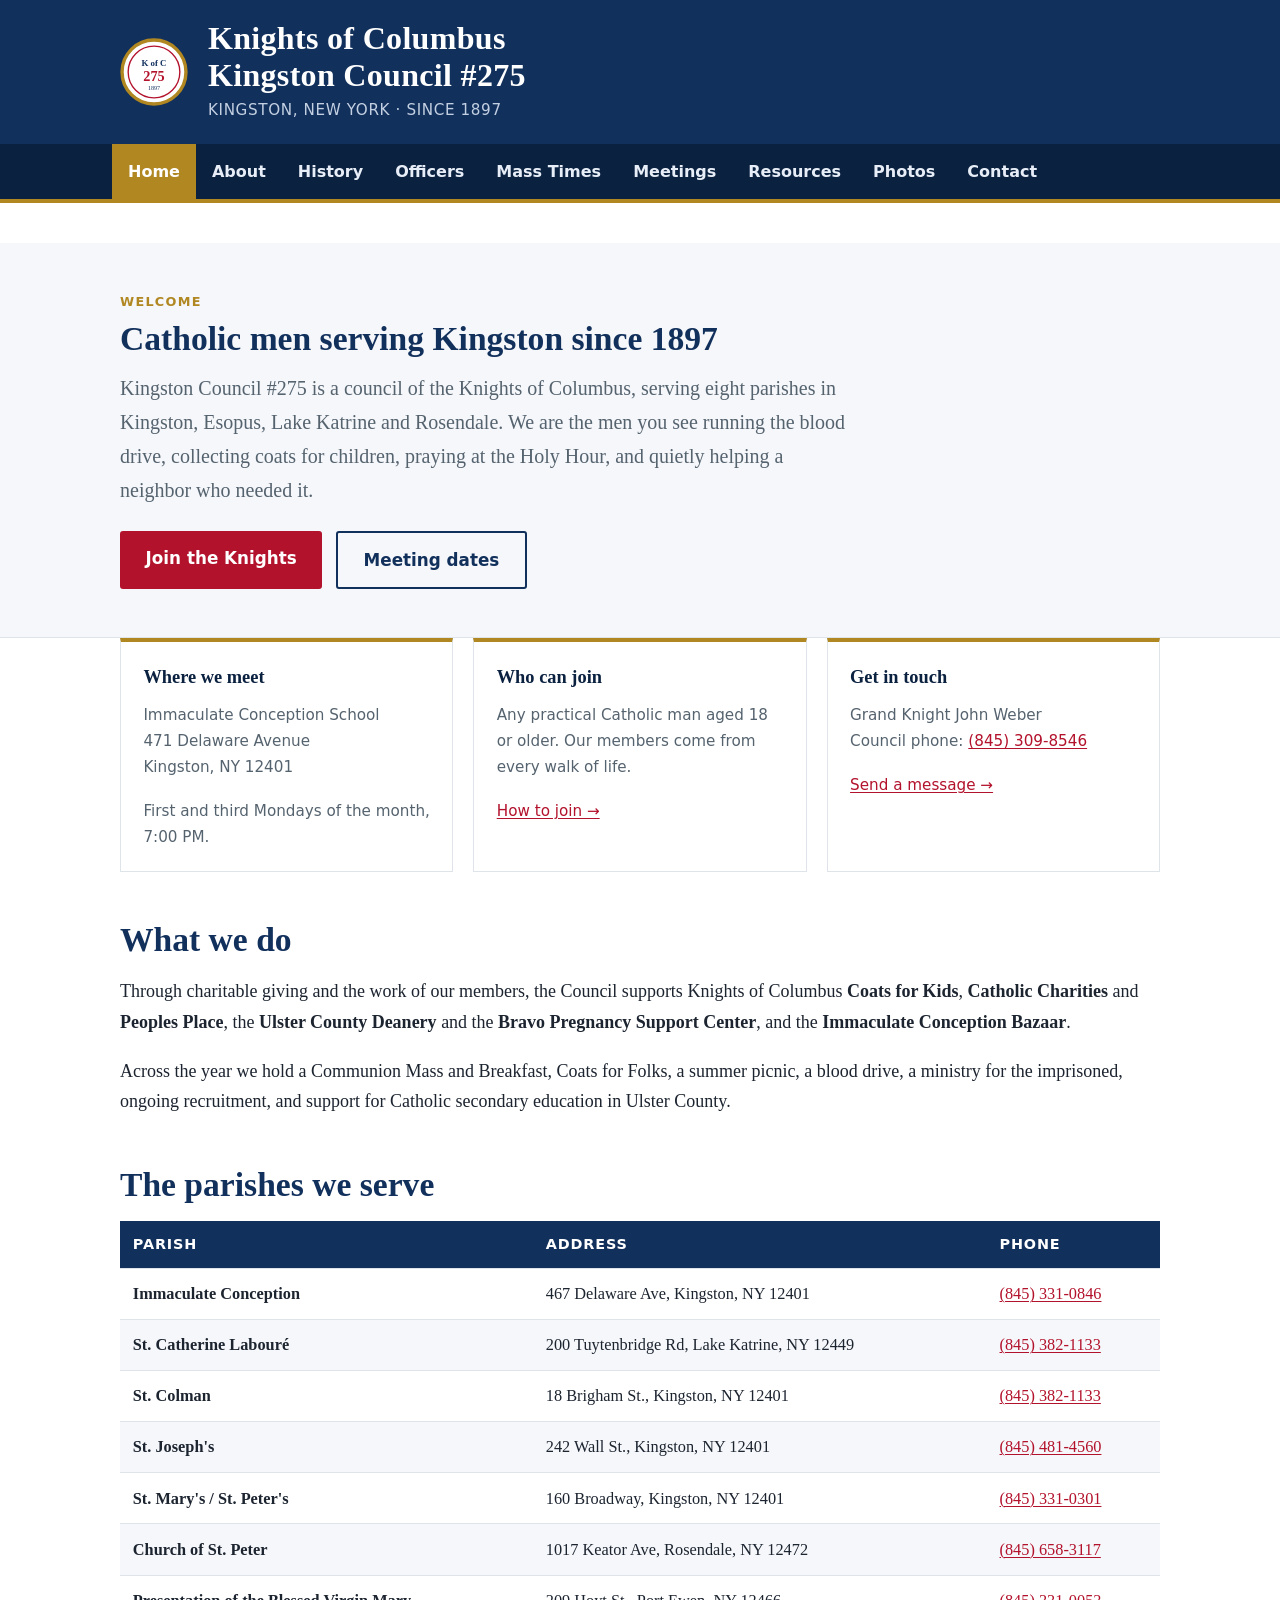
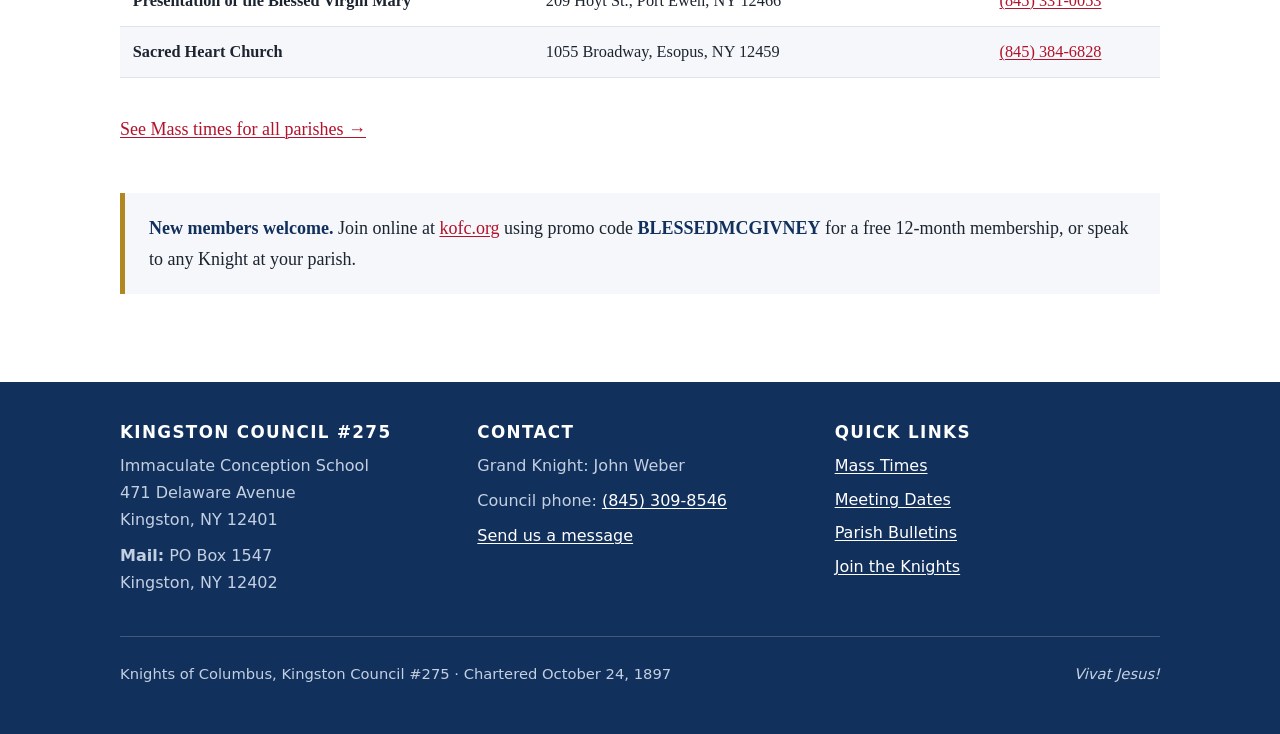
==== index.html @ 90aedad4 "Add files via upload" ====
<!DOCTYPE html>
<html lang="en">
<head>
  <meta charset="utf-8">
  <meta name="viewport" content="width=device-width, initial-scale=1">
  <title>Home &middot; Knights of Columbus Kingston Council #275</title>
  <meta name="description" content="Knights of Columbus Kingston Council #275, serving eight Catholic parishes in Kingston, Esopus, Lake Katrine and Rosendale, New York since 1897.">
  <link rel="stylesheet" href="styles.css">
</head>
<body>
  <a class="skip" href="#main">Skip to content</a>

  <header class="masthead">
    <div class="wrap">
      <svg class="crest" viewBox="0 0 100 100" role="img" aria-label="Kingston Council 275 emblem">
  <circle cx="50" cy="50" r="47" fill="#fff"/>
  <circle cx="50" cy="50" r="47" fill="none" stroke="#b08721" stroke-width="5"/>
  <circle cx="50" cy="50" r="38" fill="none" stroke="#b3122c" stroke-width="2"/>
  <text x="50" y="41" text-anchor="middle" font-family="Georgia, serif" font-size="13"
        font-weight="bold" fill="#12305c">K of C</text>
  <text x="50" y="63" text-anchor="middle" font-family="Georgia, serif" font-size="21"
        font-weight="bold" fill="#b3122c">275</text>
  <text x="50" y="77" text-anchor="middle" font-family="Georgia, serif" font-size="9"
        fill="#12305c">1897</text>
</svg>
      <div>
        <h1>Knights of Columbus<br>Kingston Council #275</h1>
        <p class="tagline">Kingston, New York &middot; Since 1897</p>
      </div>
    </div>
  </header>

  <nav class="main" aria-label="Main">
    <ul>
      <li><a href="index.html" aria-current="page">Home</a></li>
      <li><a href="about.html">About</a></li>
      <li><a href="history.html">History</a></li>
      <li><a href="officers.html">Officers</a></li>
      <li><a href="mass-times.html">Mass Times</a></li>
      <li><a href="meetings.html">Meetings</a></li>
      <li><a href="resources.html">Resources</a></li>
      <li><a href="photos.html">Photos</a></li>
      <li><a href="contact.html">Contact</a></li>
    </ul>
  </nav>

  <main id="main">
    <div class="hero">
      <div class="wrap">
        <p class="eyebrow">Welcome</p>
        <h2>Catholic men serving Kingston since 1897</h2>
        <p class="lede">Kingston Council #275 is a council of the Knights of Columbus, serving eight
        parishes in Kingston, Esopus, Lake Katrine and Rosendale. We are the men you see running the
        blood drive, collecting coats for children, praying at the Holy Hour, and quietly helping a
        neighbor who needed it.</p>
        <div class="btn-row">
          <a class="btn" href="about.html">Join the Knights</a>
          <a class="btn secondary" href="meetings.html">Meeting dates</a>
        </div>
      </div>
    </div>

    <div class="wrap">
      <section>
        <div class="cards">
          <div class="card">
            <h3>Where we meet</h3>
            <p class="meta">Immaculate Conception School<br>471 Delaware Avenue<br>Kingston, NY 12401</p>
            <p class="meta">First and third Mondays of the month, 7:00 PM.</p>
          </div>
          <div class="card">
            <h3>Who can join</h3>
            <p class="meta">Any practical Catholic man aged 18 or older. Our members come from every
            walk of life.</p>
            <p class="meta"><a href="about.html">How to join &rarr;</a></p>
          </div>
          <div class="card">
            <h3>Get in touch</h3>
            <p class="meta">Grand Knight John Weber<br>
            Council phone: <a href="tel:+18453098546">(845) 309-8546</a></p>
            <p class="meta"><a href="contact.html">Send a message &rarr;</a></p>
          </div>
        </div>
      </section>

      <section>
        <h2>What we do</h2>
        <p>Through charitable giving and the work of our members, the Council supports Knights of
        Columbus <strong>Coats for Kids</strong>, <strong>Catholic Charities</strong> and
        <strong>Peoples Place</strong>, the <strong>Ulster County Deanery</strong> and the
        <strong>Bravo Pregnancy Support Center</strong>, and the
        <strong>Immaculate Conception Bazaar</strong>.</p>
        <p>Across the year we hold a Communion Mass and Breakfast, Coats for Folks, a summer picnic,
        a blood drive, a ministry for the imprisoned, ongoing recruitment, and support for Catholic
        secondary education in Ulster County.</p>
      </section>

      <section>
        <h2>The parishes we serve</h2>
        <div class="table-scroll">
          <table>
            <thead><tr><th>Parish</th><th>Address</th><th>Phone</th></tr></thead>
            <tbody>
          <tr><td><strong>Immaculate Conception</strong></td><td>467 Delaware Ave, Kingston, NY 12401</td><td><a href="tel:+18453310846">(845) 331-0846</a></td></tr>
          <tr><td><strong>St. Catherine Labour&eacute;</strong></td><td>200 Tuytenbridge Rd, Lake Katrine, NY 12449</td><td><a href="tel:+18453821133">(845) 382-1133</a></td></tr>
          <tr><td><strong>St. Colman</strong></td><td>18 Brigham St., Kingston, NY 12401</td><td><a href="tel:+18453821133">(845) 382-1133</a></td></tr>
          <tr><td><strong>St. Joseph's</strong></td><td>242 Wall St., Kingston, NY 12401</td><td><a href="tel:+18454814560">(845) 481-4560</a></td></tr>
          <tr><td><strong>St. Mary's / St. Peter's</strong></td><td>160 Broadway, Kingston, NY 12401</td><td><a href="tel:+18453310301">(845) 331-0301</a></td></tr>
          <tr><td><strong>Church of St. Peter</strong></td><td>1017 Keator Ave, Rosendale, NY 12472</td><td><a href="tel:+18456583117">(845) 658-3117</a></td></tr>
          <tr><td><strong>Presentation of the Blessed Virgin Mary</strong></td><td>209 Hoyt St., Port Ewen, NY 12466</td><td><a href="tel:+18453310053">(845) 331-0053</a></td></tr>
          <tr><td><strong>Sacred Heart Church</strong></td><td>1055 Broadway, Esopus, NY 12459</td><td><a href="tel:+18453846828">(845) 384-6828</a></td></tr>
            </tbody>
          </table>
        </div>
        <p><a href="mass-times.html">See Mass times for all parishes &rarr;</a></p>
      </section>

      <section>
        <div class="callout">
          <p><strong>New members welcome.</strong> Join online at
          <a href="https://www.kofc.org/en/index.html">kofc.org</a> using promo code
          <strong>BLESSEDMCGIVNEY</strong> for a free 12-month membership, or speak to any Knight at
          your parish.</p>
        </div>
      </section>
    </div>

  </main>

  <footer class="site">
  <div class="wrap">
    <div class="cols">
      <div>
        <h2>Kingston Council #275</h2>
        <p>Immaculate Conception School<br>471 Delaware Avenue<br>Kingston, NY 12401</p>
        <p><strong>Mail:</strong> PO Box 1547<br>Kingston, NY 12402</p>
      </div>
      <div>
        <h2>Contact</h2>
        <p>Grand Knight: John Weber</p>
        <p>Council phone: <a href="tel:+18453098546">(845) 309-8546</a></p>
        <p><a href="contact.html">Send us a message</a></p>
      </div>
      <div>
        <h2>Quick Links</h2>
        <ul>
          <li><a href="mass-times.html">Mass Times</a></li>
          <li><a href="meetings.html">Meeting Dates</a></li>
          <li><a href="resources.html">Parish Bulletins</a></li>
          <li><a href="about.html">Join the Knights</a></li>
        </ul>
      </div>
    </div>
    <div class="vivat">
      <span>Knights of Columbus, Kingston Council #275 &middot; Chartered October 24, 1897</span>
      <span><em>Vivat Jesus!</em></span>
    </div>
  </div>
</footer>
</body>
</html>
---- styles.css ----
/* ==========================================================================
   Knights of Columbus, Kingston Council #275
   Stylesheet. You should not need to touch this file to edit page text.
   Colors are defined once below -- change them here to change the whole site.
   ========================================================================== */

:root {
  --navy:   #12305c;
  --navy-d: #0b2140;
  --red:    #b3122c;
  --gold:   #b08721;
  --ink:    #1c2430;
  --muted:  #55636f;
  --line:   #dfe4ea;
  --bg:     #ffffff;
  --bg-alt: #f5f7fa;
  --wrap:   68rem;
}

*, *::before, *::after { box-sizing: border-box; }

html { -webkit-text-size-adjust: 100%; }

body {
  margin: 0;
  /* Generous base size -- much of the readership is older. */
  font: 1.125rem/1.7 "Iowan Old Style", "Palatino Linotype", Palatino, Georgia, "Times New Roman", serif;
  color: var(--ink);
  background: var(--bg);
}

/* ---------- Layout ---------- */

.wrap { max-width: var(--wrap); margin: 0 auto; padding: 0 1.5rem; }

main { padding: 2.5rem 0 4rem; }

section + section { margin-top: 3rem; }

/* ---------- Skip link ---------- */

.skip {
  position: absolute; left: -9999px;
  background: var(--gold); color: #fff; padding: .75rem 1.25rem; z-index: 100;
}
.skip:focus { left: 1rem; top: 1rem; }

/* ---------- Header ---------- */

.masthead { background: var(--navy); color: #fff; }

.masthead .wrap {
  display: flex; align-items: center; gap: 1.25rem;
  padding-top: 1.25rem; padding-bottom: 1.25rem;
}

.crest { flex: 0 0 auto; width: 68px; height: 68px; }

.masthead h1 {
  margin: 0;
  font-size: clamp(1.35rem, 3.2vw, 2rem);
  line-height: 1.15;
  letter-spacing: .01em;
}

.masthead .tagline {
  margin: .3rem 0 0;
  font-size: .95rem;
  color: #c3d0e2;
  font-family: system-ui, -apple-system, "Segoe UI", Roboto, sans-serif;
  letter-spacing: .04em;
  text-transform: uppercase;
}

/* ---------- Navigation ---------- */

nav.main { background: var(--navy-d); border-bottom: 4px solid var(--gold); }

nav.main ul {
  max-width: var(--wrap); margin: 0 auto; padding: 0 1rem;
  list-style: none; display: flex; flex-wrap: wrap;
}

nav.main a {
  display: block;
  padding: .85rem 1rem;
  color: #e8eef7;
  text-decoration: none;
  font-family: system-ui, -apple-system, "Segoe UI", Roboto, sans-serif;
  font-size: 1rem;
  font-weight: 600;
}

nav.main a:hover, nav.main a:focus { background: rgba(255,255,255,.12); color: #fff; }

nav.main a[aria-current="page"] {
  background: var(--gold); color: #fff;
}

/* ---------- Headings & text ---------- */

h2 {
  font-size: clamp(1.5rem, 3vw, 2.1rem);
  line-height: 1.2;
  margin: 0 0 1rem;
  color: var(--navy);
}

h3 {
  font-size: 1.3rem;
  margin: 2rem 0 .6rem;
  color: var(--navy-d);
}

h2 + p, h3 + p { margin-top: 0; }

p, ul, ol, table { margin: 0 0 1.15rem; }

a { color: var(--red); text-decoration-thickness: 1px; text-underline-offset: 2px; }
a:hover { color: var(--navy); }

.lede { font-size: 1.25rem; color: var(--muted); }

.eyebrow {
  font-family: system-ui, -apple-system, "Segoe UI", Roboto, sans-serif;
  text-transform: uppercase; letter-spacing: .1em;
  font-size: .8rem; font-weight: 700; color: var(--gold);
  margin: 0 0 .4rem;
}

/* ---------- Hero ---------- */

.hero {
  background: var(--bg-alt);
  border-bottom: 1px solid var(--line);
  padding: 3rem 0;
}
.hero h2 { margin-bottom: .75rem; }
.hero p { max-width: 46rem; }
.hero p:last-child { margin-bottom: 0; }

/* ---------- Buttons ---------- */

.btn {
  display: inline-block;
  background: var(--red); color: #fff;
  padding: .8rem 1.6rem;
  border-radius: 3px;
  text-decoration: none;
  font-family: system-ui, -apple-system, "Segoe UI", Roboto, sans-serif;
  font-weight: 700;
  font-size: 1.05rem;
}
.btn:hover, .btn:focus { background: var(--navy); color: #fff; }
.btn.secondary { background: transparent; color: var(--navy); border: 2px solid var(--navy); }
.btn.secondary:hover { background: var(--navy); color: #fff; }

.btn-row { display: flex; flex-wrap: wrap; gap: .85rem; margin: 1.5rem 0 0; }

/* ---------- Cards ---------- */

.cards {
  display: grid; gap: 1.25rem;
  grid-template-columns: repeat(auto-fit, minmax(17rem, 1fr));
  margin-bottom: 1.5rem;
}

.card {
  border: 1px solid var(--line);
  border-top: 4px solid var(--gold);
  padding: 1.25rem 1.4rem;
  background: #fff;
}
.card h3 { margin-top: 0; font-size: 1.15rem; }
.card p:last-child, .card ul:last-child { margin-bottom: 0; }

.card .meta {
  font-family: system-ui, -apple-system, "Segoe UI", Roboto, sans-serif;
  font-size: .95rem; color: var(--muted);
}

/* ---------- Tables ---------- */

table { width: 100%; border-collapse: collapse; font-size: 1.02rem; }

th, td {
  text-align: left; padding: .7rem .8rem;
  border-bottom: 1px solid var(--line);
  vertical-align: top;
}

thead th {
  background: var(--navy); color: #fff;
  font-family: system-ui, -apple-system, "Segoe UI", Roboto, sans-serif;
  font-size: .9rem; text-transform: uppercase; letter-spacing: .06em;
}

tbody tr:nth-child(even) { background: var(--bg-alt); }

.table-scroll { overflow-x: auto; margin-bottom: 1.15rem; }

/* ---------- Callout ---------- */

.callout {
  background: var(--bg-alt);
  border-left: 5px solid var(--gold);
  padding: 1.25rem 1.5rem;
  margin: 0 0 1.5rem;
}
.callout p:last-child { margin-bottom: 0; }
.callout strong { color: var(--navy); }

.note {
  background: #fff8e5;
  border: 1px dashed var(--gold);
  padding: 1rem 1.25rem;
  font-family: system-ui, -apple-system, "Segoe UI", Roboto, sans-serif;
  font-size: .98rem;
}

/* ---------- Quote ---------- */

blockquote {
  margin: 0 0 1.5rem;
  padding: .25rem 0 .25rem 1.5rem;
  border-left: 4px solid var(--line);
  font-style: italic;
  color: var(--muted);
}
blockquote cite { display: block; font-style: normal; font-size: .95rem; margin-top: .6rem; }

/* ---------- Photo grid ---------- */

.photos { display: grid; gap: 1.5rem; grid-template-columns: repeat(auto-fit, minmax(15rem, 1fr)); }
.photos figure { margin: 0; }
.photos img { width: 100%; height: auto; display: block; border: 1px solid var(--line); }
.photos figcaption { font-size: .98rem; color: var(--muted); margin-top: .5rem;
  font-family: system-ui, -apple-system, "Segoe UI", Roboto, sans-serif; }

.placeholder {
  display: flex; align-items: center; justify-content: center;
  aspect-ratio: 4 / 3; background: var(--bg-alt);
  border: 1px dashed var(--line); color: var(--muted);
  font-family: system-ui, -apple-system, "Segoe UI", Roboto, sans-serif;
  font-size: .95rem; text-align: center; padding: 1rem;
}

/* ---------- Definition-style contact list ---------- */

.contact-list { list-style: none; padding: 0; }
.contact-list li { padding: .6rem 0; border-bottom: 1px solid var(--line); }
.contact-list .role { display: block; font-family: system-ui, -apple-system, "Segoe UI", Roboto, sans-serif;
  font-size: .85rem; text-transform: uppercase; letter-spacing: .06em; color: var(--gold); font-weight: 700; }

/* ---------- Footer ---------- */

footer.site {
  background: var(--navy); color: #c3d0e2;
  padding: 2.5rem 0 3rem;
  font-family: system-ui, -apple-system, "Segoe UI", Roboto, sans-serif;
  font-size: 1rem;
}
footer.site a { color: #fff; }
footer.site .cols { display: grid; gap: 2rem; grid-template-columns: repeat(auto-fit, minmax(15rem, 1fr)); }
footer.site h2 { color: #fff; font-size: 1.05rem; text-transform: uppercase; letter-spacing: .08em; margin-bottom: .6rem; }
footer.site p { margin: 0 0 .5rem; }
footer.site ul { list-style: none; padding: 0; margin: 0; }
footer.site li { margin-bottom: .4rem; }
footer.site .vivat {
  margin-top: 2rem; padding-top: 1.5rem; border-top: 1px solid rgba(255,255,255,.2);
  display: flex; flex-wrap: wrap; gap: .5rem 2rem; justify-content: space-between;
  font-size: .92rem;
}

/* ---------- Print ---------- */

@media print {
  nav.main, .skip, .btn-row { display: none; }
  body { font-size: 11pt; }
  .masthead, footer.site { background: #fff; color: #000; }
  footer.site a, footer.site h2 { color: #000; }
  a { color: #000; }
}
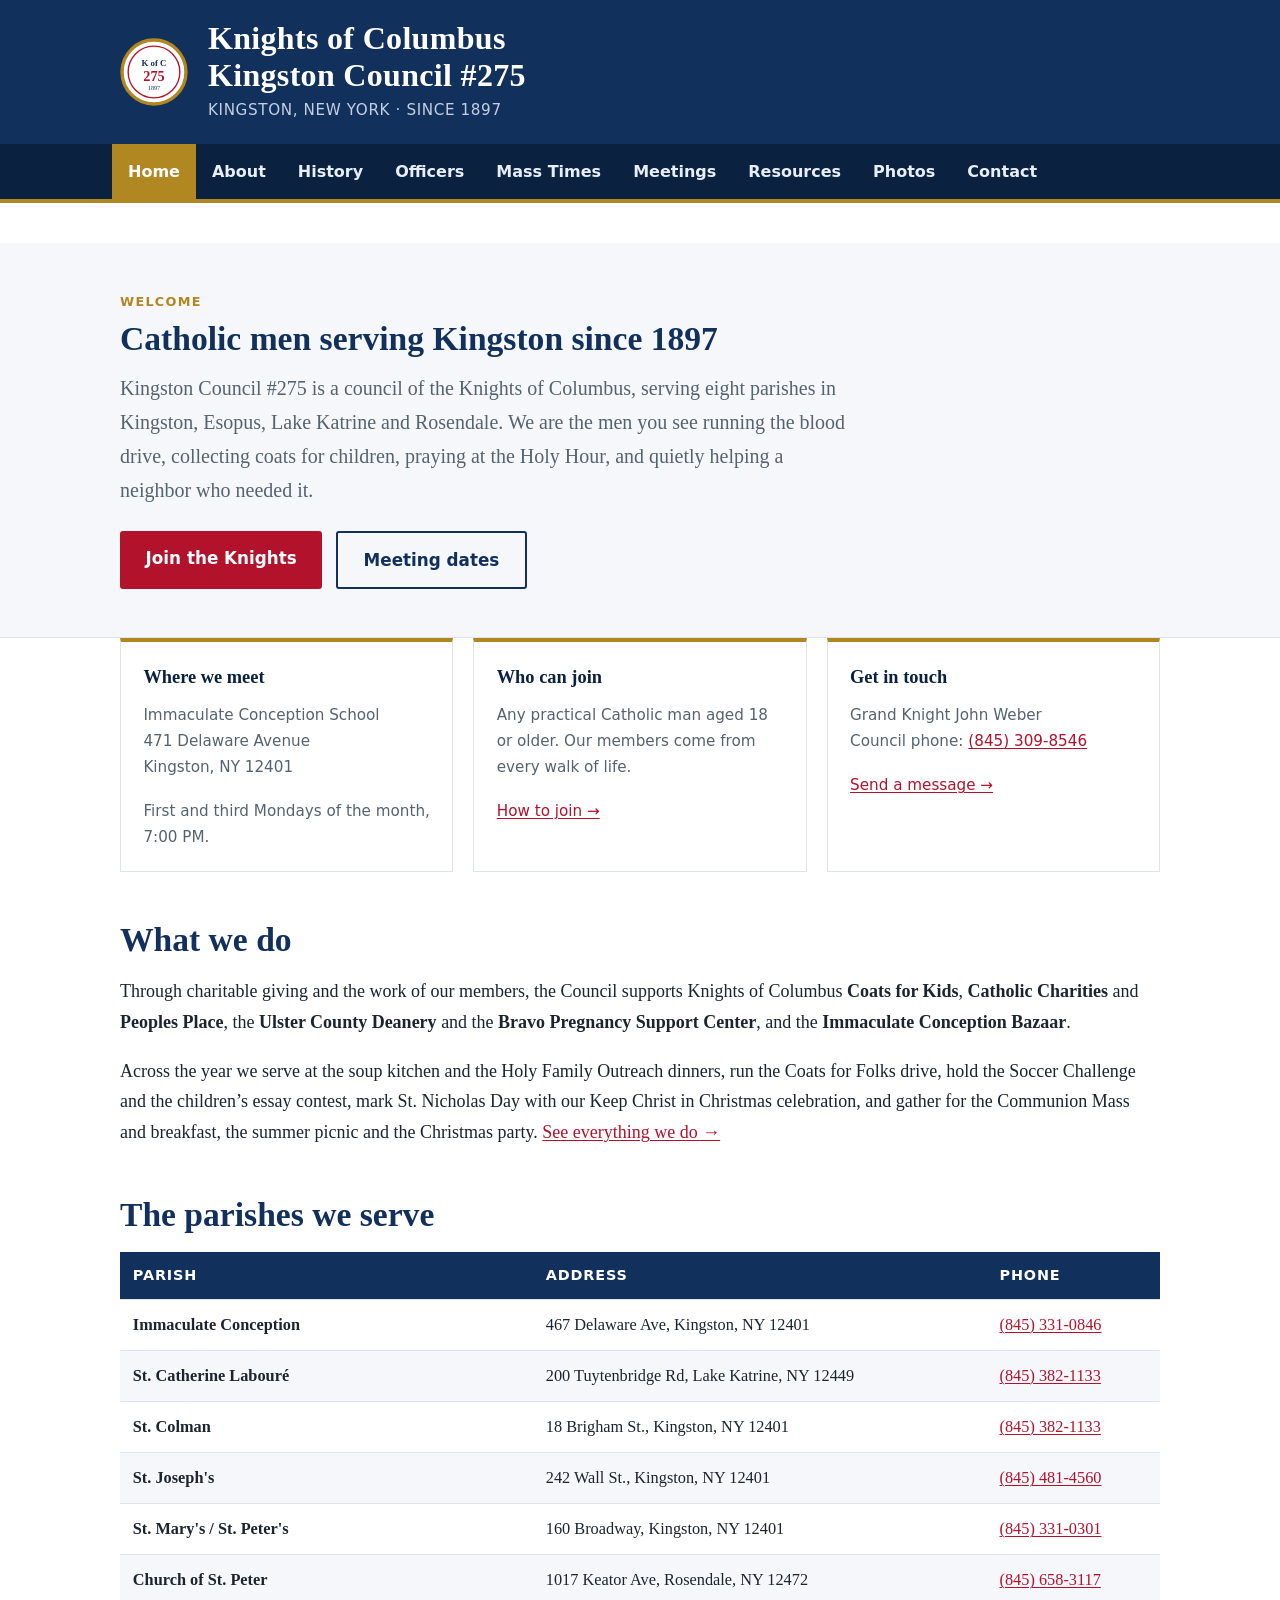
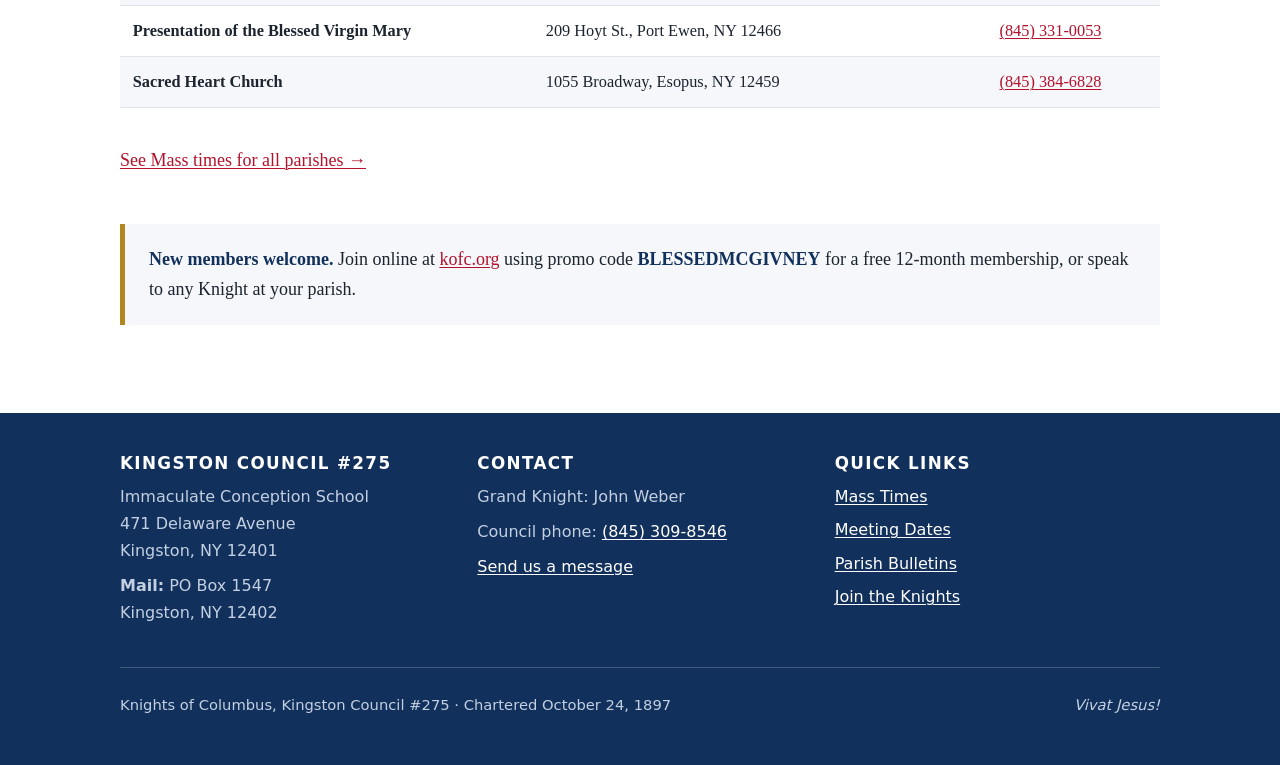
==== commit 019a8940: "Update officer roster, meeting dates, Mass times, and add gallery photos Refreshes officers.html, me" ====
--- a/index.html
+++ b/index.html
@@ -90,9 +90,11 @@
         <strong>Peoples Place</strong>, the <strong>Ulster County Deanery</strong> and the
         <strong>Bravo Pregnancy Support Center</strong>, and the
         <strong>Immaculate Conception Bazaar</strong>.</p>
-        <p>Across the year we hold a Communion Mass and Breakfast, Coats for Folks, a summer picnic,
-        a blood drive, a ministry for the imprisoned, ongoing recruitment, and support for Catholic
-        secondary education in Ulster County.</p>
+        <p>Across the year we serve at the soup kitchen and the Holy Family Outreach dinners, run
+        the Coats for Folks drive, hold the Soccer Challenge and the children&rsquo;s essay contest,
+        mark St. Nicholas Day with our Keep Christ in Christmas celebration, and gather for the
+        Communion Mass and breakfast, the summer picnic and the Christmas party.
+        <a href="meetings.html">See everything we do &rarr;</a></p>
       </section>
 
       <section>
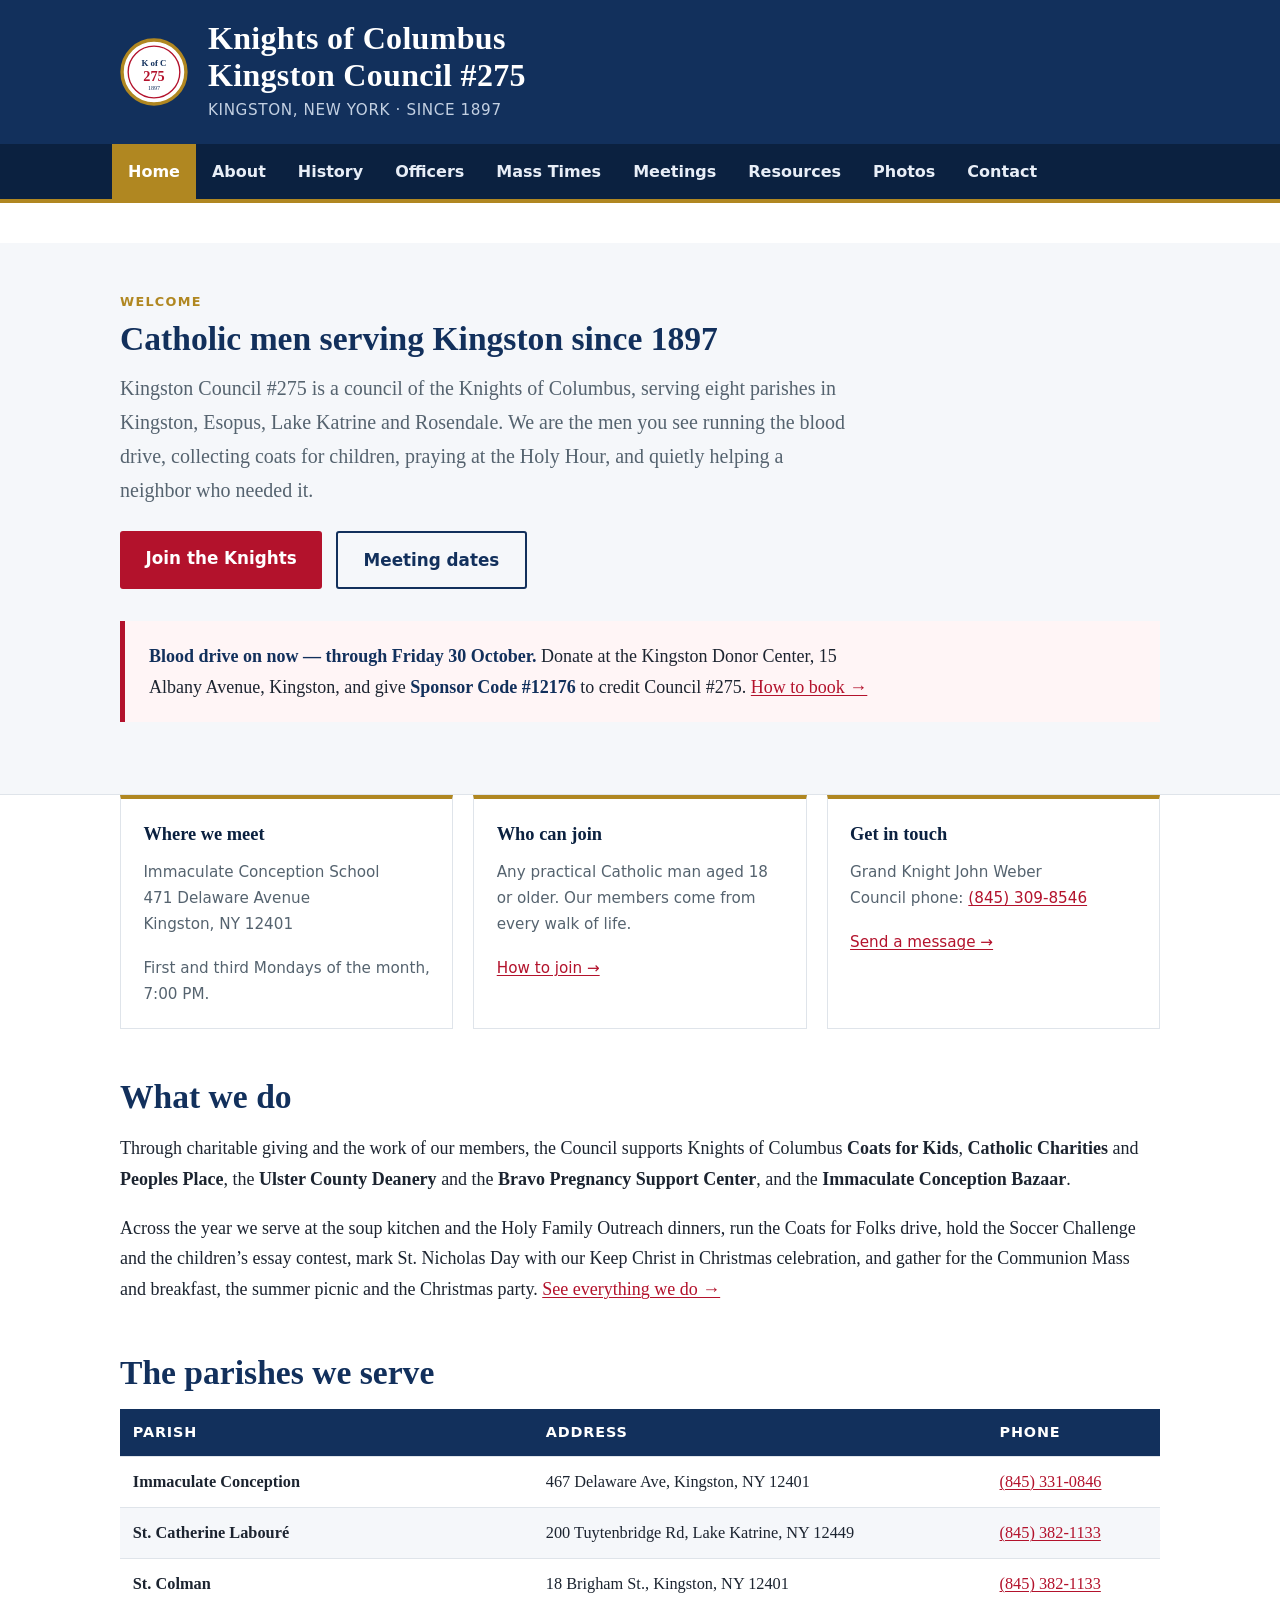
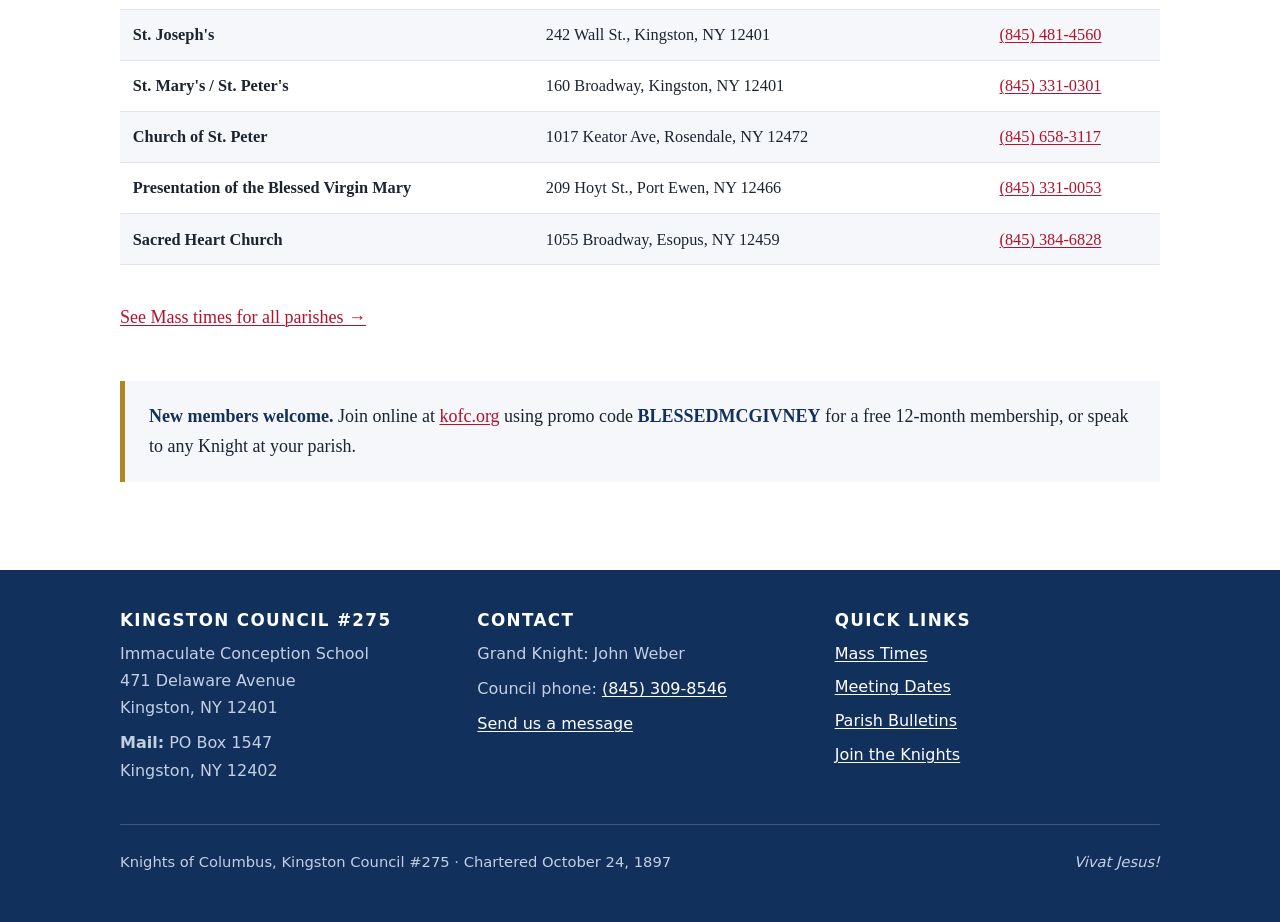
==== commit aecee00c: "Add blood drive notice, Fourth Degree photos, and updated events Adds the time-limited blood drive n" ====
--- a/index.html
+++ b/index.html
@@ -57,6 +57,15 @@
           <a class="btn" href="about.html">Join the Knights</a>
           <a class="btn secondary" href="meetings.html">Meeting dates</a>
         </div>
+
+        <!-- BLOOD DRIVE NOTICE - REMOVE AFTER 30 OCTOBER 2026 (delete this whole callout) -->
+        <div class="callout now" style="margin-top:2rem;">
+          <p><strong>Blood drive on now &mdash; through Friday 30 October.</strong> Donate at the
+          Kingston Donor Center, 15 Albany Avenue, Kingston, and give <strong>Sponsor Code
+          #12176</strong> to credit Council #275.
+          <a href="meetings.html">How to book &rarr;</a></p>
+        </div>
+        <!-- END BLOOD DRIVE NOTICE -->
       </div>
     </div>
 
--- a/styles.css
+++ b/styles.css
@@ -281,3 +281,14 @@
   footer.site a, footer.site h2 { color: #000; }
   a { color: #000; }
 }
+
+/* ---------- Time-limited notice + flyer ---------- */
+
+.callout.now { border-left-color: var(--red); background: #fff5f6; }
+
+.flyer { max-width: 30rem; margin: 1.5rem 0 0; }
+.flyer img { width: 100%; height: auto; display: block; border: 1px solid var(--line); }
+.flyer figcaption {
+  font-family: system-ui, -apple-system, "Segoe UI", Roboto, sans-serif;
+  font-size: .95rem; color: var(--muted); margin-top: .5rem;
+}
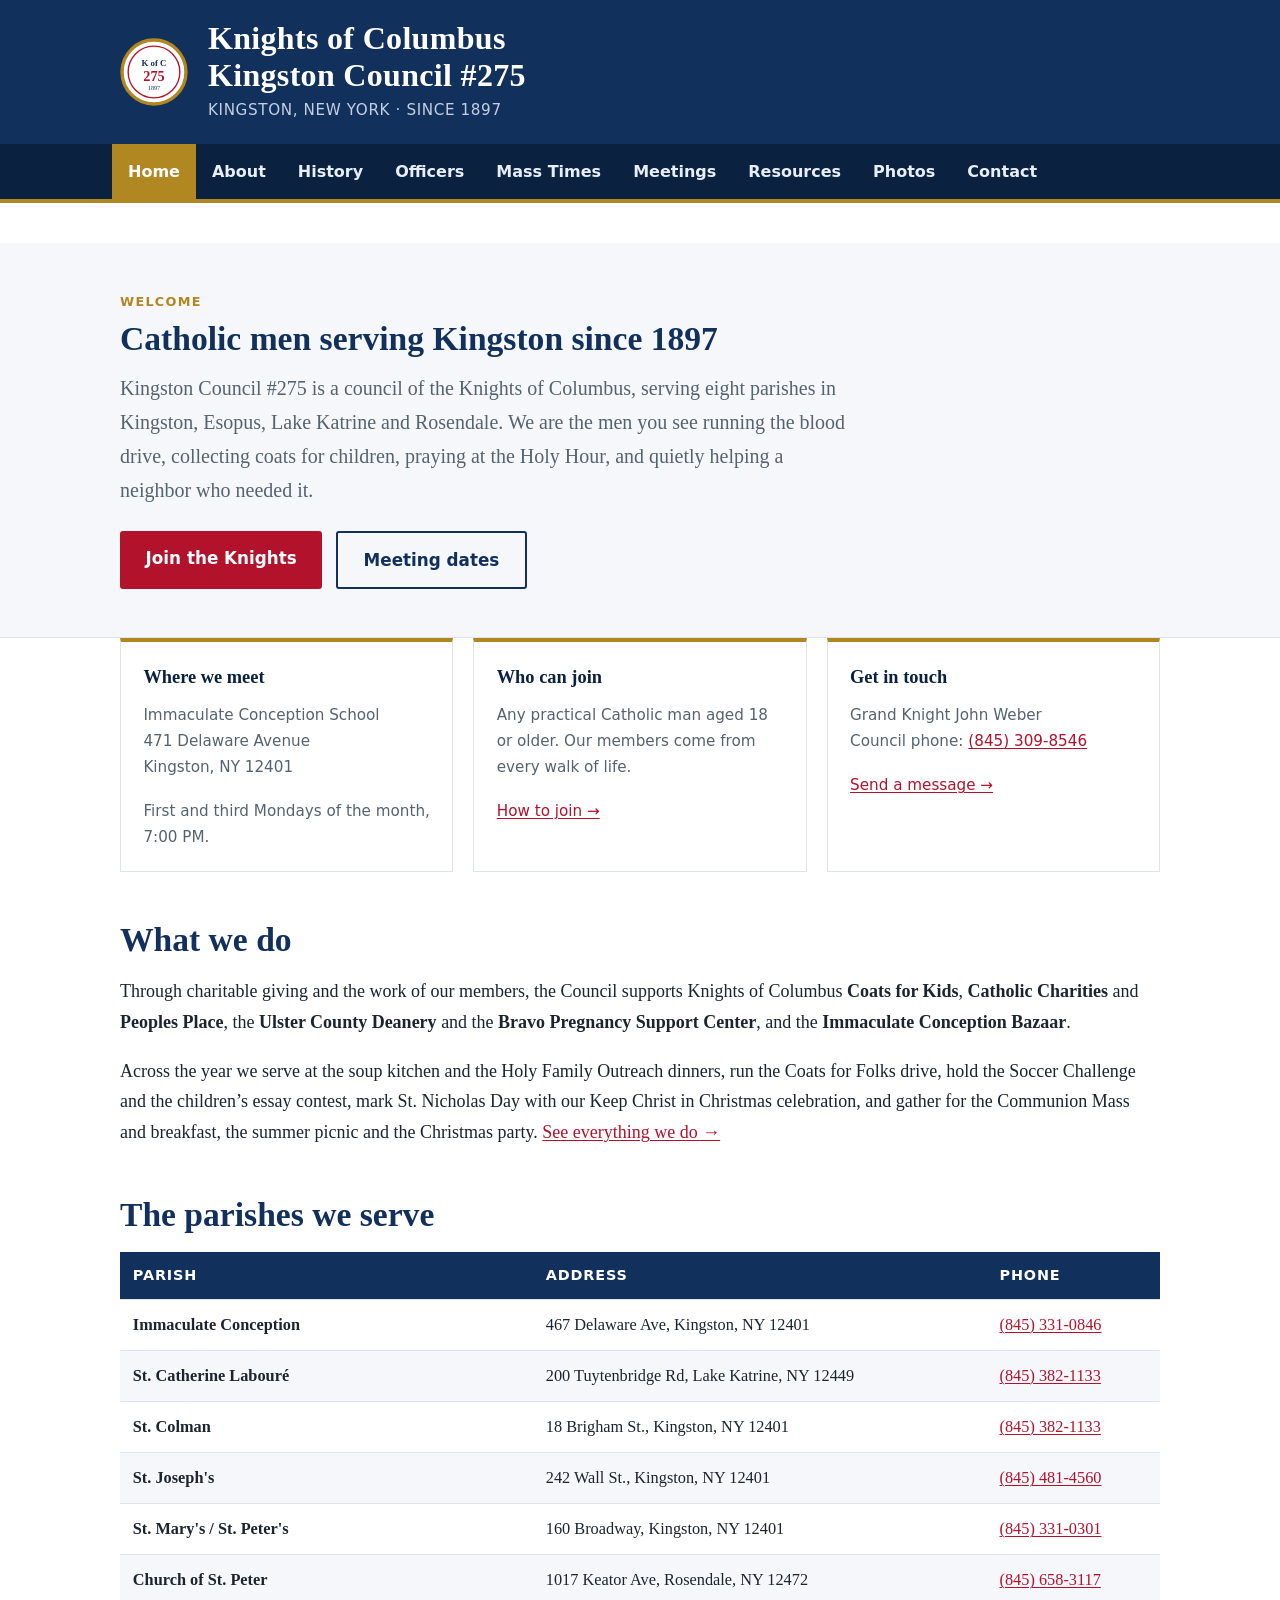
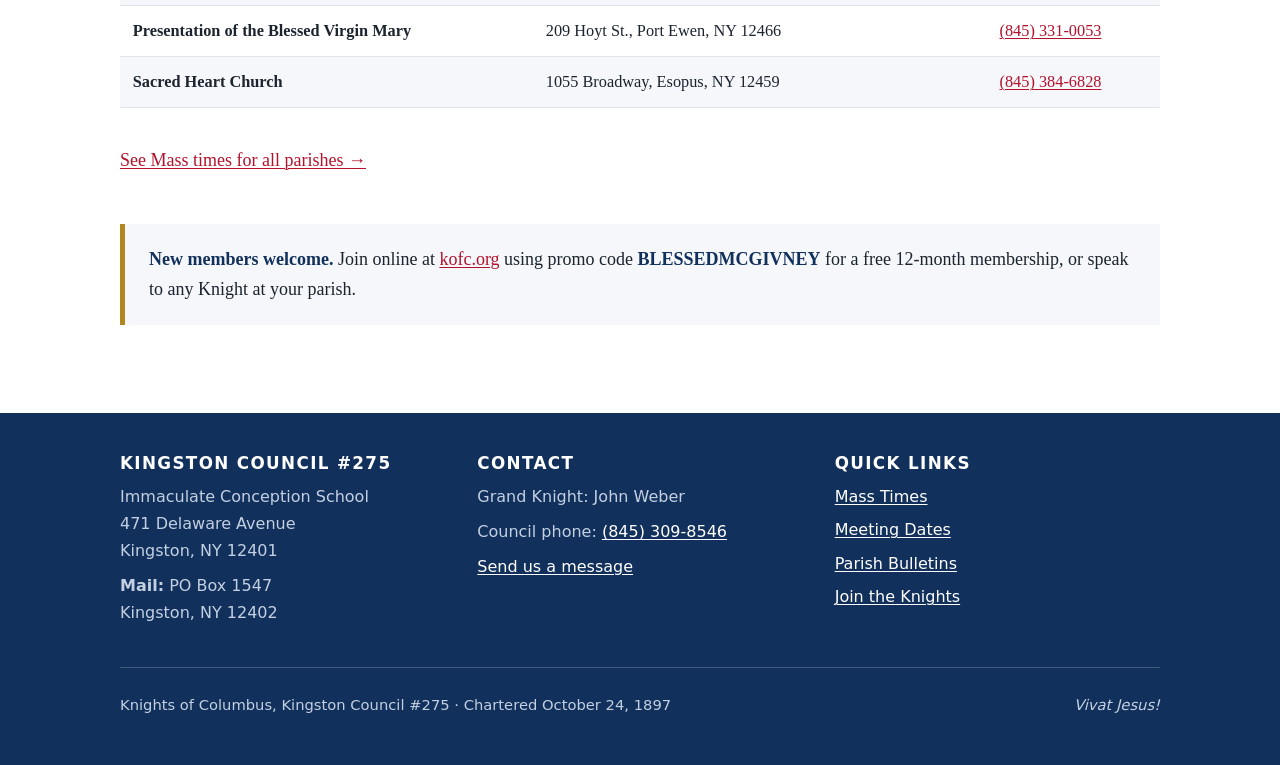
==== commit 0e0ff932: "Remove expired blood drive notice Co-Authored-By: Claude Sonnet 5.5 <noreply@anthropic.com>" ====
--- a/index.html
+++ b/index.html
@@ -57,15 +57,6 @@
           <a class="btn" href="about.html">Join the Knights</a>
           <a class="btn secondary" href="meetings.html">Meeting dates</a>
         </div>
-
-        <!-- BLOOD DRIVE NOTICE - REMOVE AFTER 30 OCTOBER 2026 (delete this whole callout) -->
-        <div class="callout now" style="margin-top:2rem;">
-          <p><strong>Blood drive on now &mdash; through Friday 30 October.</strong> Donate at the
-          Kingston Donor Center, 15 Albany Avenue, Kingston, and give <strong>Sponsor Code
-          #12176</strong> to credit Council #275.
-          <a href="meetings.html">How to book &rarr;</a></p>
-        </div>
-        <!-- END BLOOD DRIVE NOTICE -->
       </div>
     </div>
 
